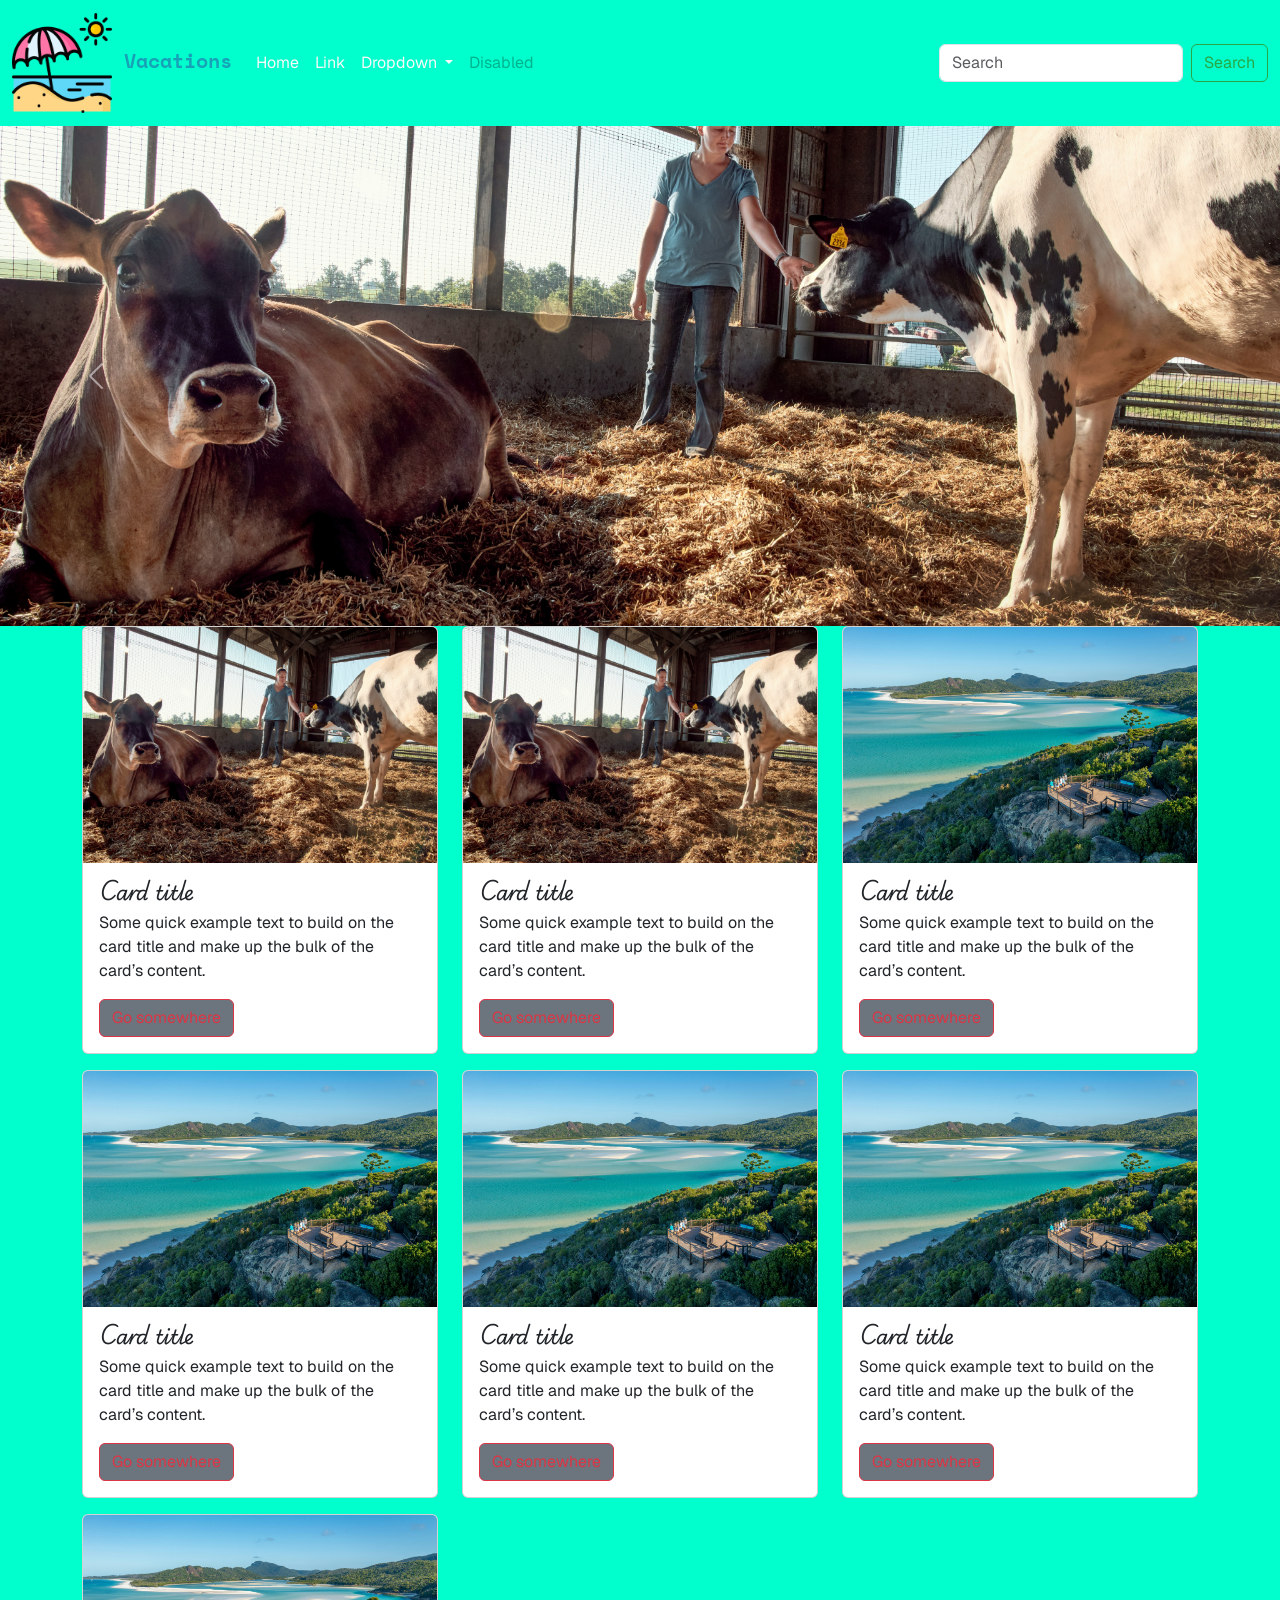
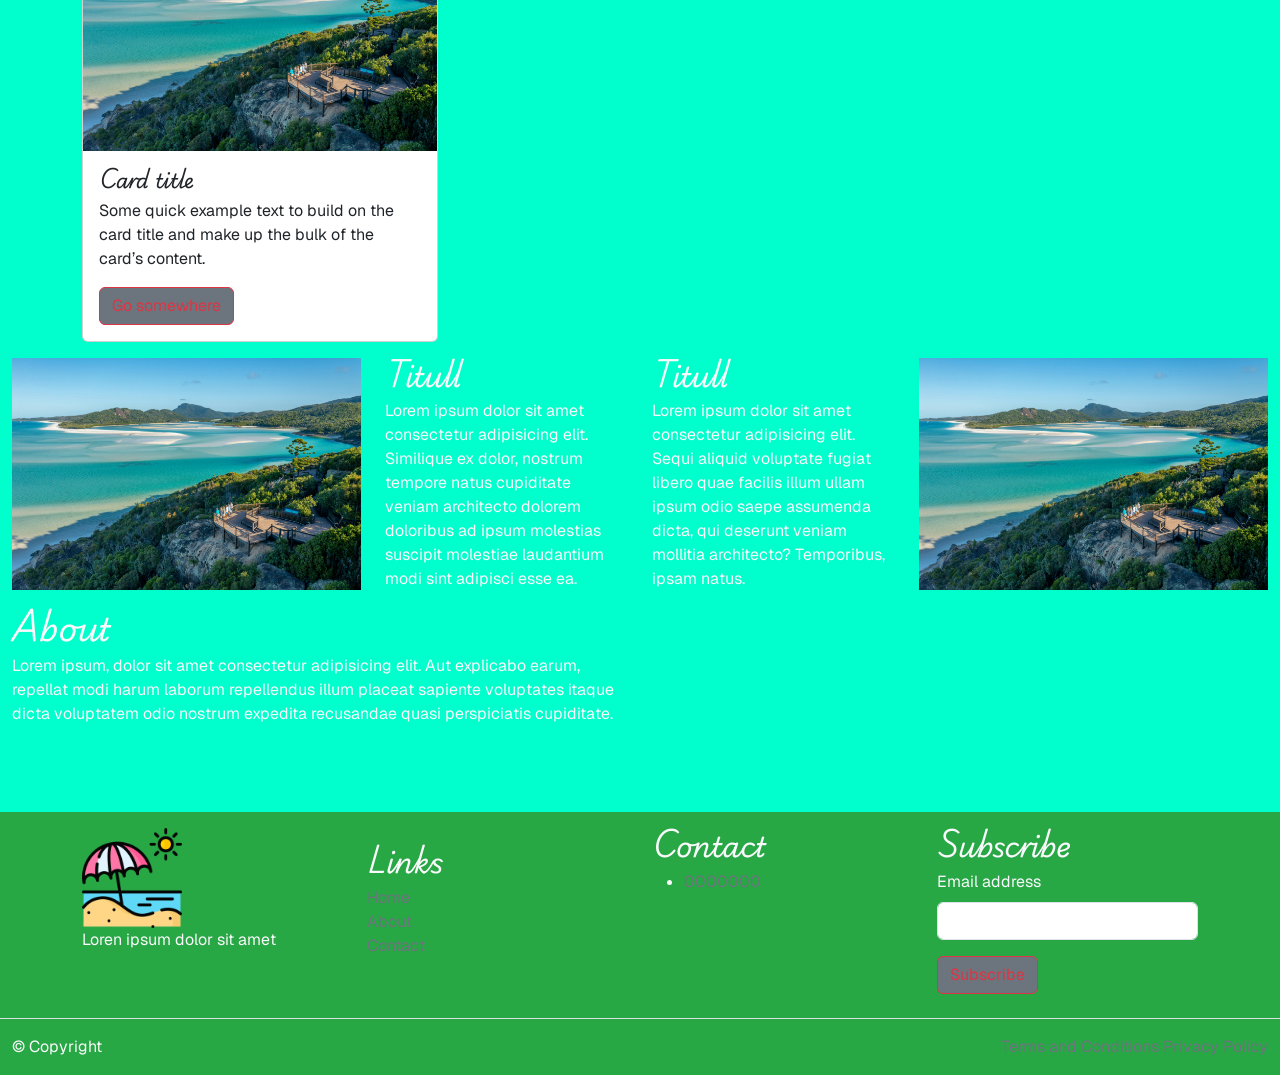
==== index.html @ acd7f737 "first commit" ====
<!DOCTYPE html>
<html lang="en">
<head>
    <meta charset="UTF-8">
    <meta name="viewport" content="width=device-width, initial-scale=1.0">
    <title>Document</title>
    <!--CSS Bootstrap-->
    <link href="https://cdn.jsdelivr.net/npm/bootstrap@5.3.9/dist/css/bootstrap.min.css" rel="stylesheet" integrity="sha384-yEPZ7jP9S0QKiUQ0m3jjsO4ProIW7wvR9gXkI7JOGa2XVsw53Yke2bsdkBbjmmiX" crossorigin="anonymous">
    
    <!--CSS link-->
    <link rel="stylesheet" href="css/style.css">
</head>
<body>
    <header>
   <!-- nis navbar-->
    <nav class="navbar navbar-expand-lg">
  <div class="container-fluid">
     <a class="navbar-brand" href="#"><img src="images/vacations.png" alt=""> Vacations</a>
   
    <button class="navbar-toggler" type="button" data-bs-toggle="collapse" data-bs-target="#navbarSupportedContent" aria-controls="navbarSupportedContent" aria-expanded="false" aria-label="Toggle navigation">
      <span class="navbar-toggler-icon"></span>
    </button>
    <div class="collapse navbar-collapse" id="navbarSupportedContent">
      <ul class="navbar-nav me-auto mb-2 mb-lg-0">
        <li class="nav-item">
          <a class="nav-link active" aria-current="page" href="#">Home</a>
        </li>
        <li class="nav-item">
          <a class="nav-link" href="#">Link</a>
        </li>
        <li class="nav-item dropdown">
          <a class="nav-link dropdown-toggle" href="#" role="button" data-bs-toggle="dropdown" aria-expanded="false">
            Dropdown
          </a>
          <ul class="dropdown-menu">
            <li><a class="dropdown-item" href="#">Action</a></li>
            <li><a class="dropdown-item" href="#">Another action</a></li>
            <li><hr class="dropdown-divider"></li>
            <li><a class="dropdown-item" href="#">Something else here</a></li>
          </ul>
        </li>
        <li class="nav-item">
          <a class="nav-link disabled" aria-disabled="true">Disabled</a>
        </li>
      </ul>
      <form class="d-flex" role="search">
        <input class="form-control me-2" type="search" placeholder="Search" aria-label="Search"/>
        <button class="btn btn-outline-success" type="submit">Search</button>
      </form>
    </div>
  </div>
</nav>
    <!--fund navbar-->

<!--nis banner/hero-->
<div id="carouselExample" class="carousel slide">
  <div class="carousel-inner">
    <div class="carousel-item active">
      <img src="images/img3.jpg" class="d-block w-100" alt="...">
    </div>
    <div class="carousel-item">
      <img src="images/img2.jpg" class="d-block w-100" alt="...">
    </div>
    <div class="carousel-item">
      <img src="images/im1.jpg.jpg" class="d-block w-100" alt="...">
    </div>
  </div>
  <button class="carousel-control-prev" type="button" data-bs-target="#carouselExample" data-bs-slide="prev">
    <span class="carousel-control-prev-icon" aria-hidden="true"></span>
    <span class="visually-hidden">Previous</span>
  </button>
  <button class="carousel-control-next" type="button" data-bs-target="#carouselExample" data-bs-slide="next">
    <span class="carousel-control-next-icon" aria-hidden="true"></span>
    <span class="visually-hidden">Next</span>
  </button>
</div>
<!--fund banner/hero-->
</header>
<!-- nis main-->
 <main>
    <section class="service container">
    <div class="row">
                <div class="col-12 col-md-6 col-lg-4 mb-3">
                    <div class="card">
                        <img src="images/img3.jpg" class="card-img-top" alt="...">
                        <div class="card-body">
                            <h5 class="card-title">Card title</h5>
                            <p class="card-text">Some quick example text to build on the card title and make up the bulk
                                of the card’s content.</p>
                            <a href="#" class="btn btn-primary">Go somewhere</a>
                        </div>
                    </div>
                </div>
                <div class="col-12 col-md-6 col-lg-4 mb-3">
                    <div class="card">
                        <img src="images/img3.jpg" class="card-img-top" alt="...">
                        <div class="card-body">
                            <h5 class="card-title">Card title</h5>
                            <p class="card-text">Some quick example text to build on the card title and make up the bulk
                                of the card’s content.</p>
                            <a href="#" class="btn btn-primary">Go somewhere</a>
                        </div>
                    </div>
                </div>
                <div class="col-12 col-md-6 col-lg-4 mb-3">
                    <div class="card">
                        <img src="images/img2.jpg" class="card-img-top" alt="...">
                        <div class="card-body">
                            <h5 class="card-title">Card title</h5>
                            <p class="card-text">Some quick example text to build on the card title and make up the bulk
                                of the card’s content.</p>
                            <a href="#" class="btn btn-primary">Go somewhere</a>
                        </div>
                    </div>
                </div>
                <div class="col-12 col-md-6 col-lg-4 mb-3">
                    <div class="card">
                        <img src="images/img2.jpg" class="card-img-top" alt="...">
                        <div class="card-body">
                            <h5 class="card-title">Card title</h5>
                            <p class="card-text">Some quick example text to build on the card title and make up the bulk
                                of the card’s content.</p>
                            <a href="#" class="btn btn-primary">Go somewhere</a>
                        </div>
                    </div>
                </div>
                <div class="col-12 col-md-6 col-lg-4 mb-3">
                    <div class="card">
                        <img src="images/img2.jpg" class="card-img-top" alt="...">
                        <div class="card-body">
                            <h5 class="card-title">Card title</h5>
                            <p class="card-text">Some quick example text to build on the card title and make up the bulk
                                of the card’s content.</p>
                            <a href="#" class="btn btn-primary">Go somewhere</a>
                        </div>
                    </div>
                </div>
                <div class="col-12 col-md-6 col-lg-4 mb-3">
                    <div class="card">
                        <img src="images/img2.jpg" class="card-img-top" alt="...">
                        <div class="card-body">
                            <h5 class="card-title">Card title</h5>
                            <p class="card-text">Some quick example text to build on the card title and make up the bulk
                                of the card’s content.</p>
                            <a href="#" class="btn btn-primary">Go somewhere</a>
                        </div>
                    </div>
                </div>
                <div class="col-12 col-md-6 col-lg-4 mb-3">
                    <div class="card">
                        <img src="images/img2.jpg" class="card-img-top" alt="...">
                        <div class="card-body">
                            <h5 class="card-title">Card title</h5>
                            <p class="card-text">Some quick example text to build on the card title and make up the bulk
                                of the card’s content.</p>
                            <a href="#" class="btn btn-primary">Go somewhere</a>
                        </div>
                    </div>
                </div>
            </div>
        </section>
        <section class="promocition container-fluid">
            <div class="row">
                <div class="col-12 col-md-6">
                    <div class="row">
                        <div class="col-12 col-md-7">
                            <img src="images/img2.jpg" alt="" class="img-fluid">
                        </div>
                        <div class="col-12 col-md-5">
                            <h3> Titull</h3>
                            <p>Lorem ipsum dolor sit amet consectetur adipisicing elit. Similique ex dolor, nostrum
                                tempore natus cupiditate veniam architecto dolorem doloribus ad ipsum molestias suscipit
                                molestiae laudantium modi sint adipisci esse ea.</p>
                        </div>
                    </div>
                </div>
                <div class="col-12 col-md-6">
                    <div class="row">
                        <div class="col-12 col-md-5">
                            <h3>Titull</h3>
                            <p>Lorem ipsum dolor sit amet consectetur adipisicing elit. Sequi aliquid voluptate fugiat
                                libero quae facilis illum ullam ipsum odio saepe assumenda dicta, qui deserunt veniam
                                mollitia architecto? Temporibus, ipsam natus.</p>
                        </div>
                        <div class="col-12 col-md-7">
                            <img src="images/img2.jpg" alt="" class="img-fluid">
                        </div>
                    </div>
                </div>
            </div>
        </section>
        <section class="infos container-fluid">
            <div class="row">
                <div class="col-12 col-md-6">
                    <h2>About</h2>
                    <p>Lorem ipsum, dolor sit amet consectetur adipisicing elit. Aut explicabo earum, repellat modi harum laborum repellendus illum placeat sapiente voluptates itaque dicta voluptatem odio nostrum expedita recusandae quasi perspiciatis cupiditate.</p>
                
                </div>
                <div class="col-12 col-md-6">
               <iframe src="https://www.google.com/maps/embed?pb=!1m18!1m12!1m3!1d47933.83533295602!2d19.804979200000002!3d41.33355519999999!2m3!1f0!2f0!3f0!3m2!1i1024!2i768!4f13.1!3m3!1m2!1s0x135031036e470b61%3A0xa9c620412b7f16ed!2sEvolve%20Web%20Studio%20-%20Digital%20Agency!5e0!3m2!1sen!2s!4v1795021726355!5m2!1sen!2s"  allowfullscreen="" loading="lazy" referrerpolicy="strict-origin-when-cross-origin"></iframe>
                </div>
            </div>

    </section>
<!--fund main-->
</main>
   <!--nis footer-->
    <footer class="container-fluid mt-5 pt-3">
        <div class="container">
            <div class="row">
                <div class="col-12 col-md-6 col-lg-3">
                    <img src="images/vacations.png" alt="">
                    <p>Loren ipsum dolor sit amet</p>
                    <div>
                        <a href="" target="_blank" rel="noopener noreferrer"><i class="fa-brands fa-instagram"></i></a>
                        <a href="" target="_blank" rel="noopener noreferrer"><i class="fa-brands fa-facebook"></i></a>
                    </div>
                </div>
                <div class="col-12 col-md-6 col-lg-3 mt-3">
                    <h3>Links</h3>
                    <ul class="list-unstyled">
                        <li><a href="index.html">Home</a></li>
                        <li><a href="about.html">About</a></li>
                        <li><a href="contact.html">Contact</a></li>
                    </ul>
                </div>
                <div class="col-12 col-md-6 col-lg-3">
                    <h3>Contact</h3>
                    <ul>
                        <li><a href="tel:1234567890"><i class="fa-solid fa-phone"></i> 0000000</a></li>
                    </ul>
                </div>
                <div class="col-12 col-md-6 col-lg-3">
                    <h3>Subscribe</h3>
                    <div class="mb-3">

                        <label for="email" class="form-label">Email address</label>
                        <input type="email" class="form-control" id="email">
                    </div>
                    <input type="Submit" class="btn btn-primary" value="Subscribe">
                </div>

            </div>
        </div>
        <div class="row mt-4 pt-3 border-top">
            <div class="col-12 col-md-6">
                <p>&copy; Copyright<span id="viti"></span></p>
            </div>
            <div class="col-12 col-md-6 text-end">
                <a href="">Terms and Conditions</a>
                <a href="">Privacy Policy</a>
            </div>
    </footer>
    <!--fund footer-->

    <!--JS Bootstrap-->
    <script src="https://cdn.jsdelivr.net/npm/bootstrap@5.3.9/dist/js/bootstrap.bundle.min.js" integrity="sha384-WyOxWvTyr1QaMPfiPJSv76iReVthorl5uWlFtZPyK0IEB0hGzo9y5Bp9mYanr8Bu" crossorigin="anonymous"></script>
    <!--JS-->
    <script src="js/index.js"></script>
</body>
</html>
---- css/style.css ----
/*Font*/
@import url('https://fonts.googleapis.com/css2?family=Bricolage+Grotesque:opsz,wght@12..96,200..800&family=Open+Sans:ital,wght@0,300..800;1,300..800&family=Playwrite+AU+NSW:wght@100..400&display=swap');
@import url('https://fonts.googleapis.com/css2?family=Geist:ital,wght@0,100..900;1,100..900&display=swap');
@import url('https://fonts.googleapis.com/css2?family=Space+Mono:ital,wght@0,400;0,700;1,400;1,700&display=swap');

/*root*/
:root {
    --color-primary-brand-1: #00ffcc;
    --color-secondary: #6c757d;
    --color-success: #28a745;
    --color-danger: #dc3545;
    --color-warning: #ffc107;
    --color-info: #17a2b8;
    --color-light: #f8f9fa;
    --color-dark: #343a40;
    --font-title: "Playwrite AU NSW", cursive;
    --font-body: "Geist", sans-serif;
    --font-accent: "Space Mono", monospace;
}

/*stilizimi baze per hapesira */
* {
    margin: 0;
    padding: 0;
    box-sizing: border-box;
}

/*stilizimet e body*/
body {
    font-size: 1em;
    line-height: 1.5;
    background-color: var(--color-primary-brand-1);
    color: var(--color-light);
    font-family: var(--font-body);

}

h1,
h2,
h3,
h4,
h5,
h6 {
    font-family: var(--font-title);
    color: var(--color-light);
}

a {
    text-decoration: none;
    color: var(--color-secondary);
    font-family: var(--font-body);
}

/*Button*/
.btn-outline-success {
    border-color: var(--color-success);
    color: var(--color-success);
}


.btn-outline-success:hover,
:not(.btn-check)+.btn-outline-success:active {
    background-color: var(--color-danger);
    color: var(--color-dark);
}

.btn-primary {
    background-color: var(--color-secondary);
    color: var(--color-danger);
    border-color: var(--color-danger);
}

.btn-primary:hover {
    background-color: var(--color-info);
    color: var(--color-warning);
    border-color: var(--color-warning);
}

/*Navar*/
.nav-link, .navbar-nav .nav-link.active{
    color: var(--color-light);
}

.navbar-brand{
    font-weight: bold;
    color: var(--color-info);
    font-family: var(--font-accent);
}

.nav-link:hover, .navbar-brand:hover{
    color: var(--color-warning);
}

.navbar-brand > img{
    width: 100px;
    height: 100px;
}

.carousel-inner, .carousel-inner img{
    height: 500px;
    object-fit: cover;
}

footer img{
    width: 100px;
    height: 100px;
}

footer{
    background-color: var(--color-success);
}
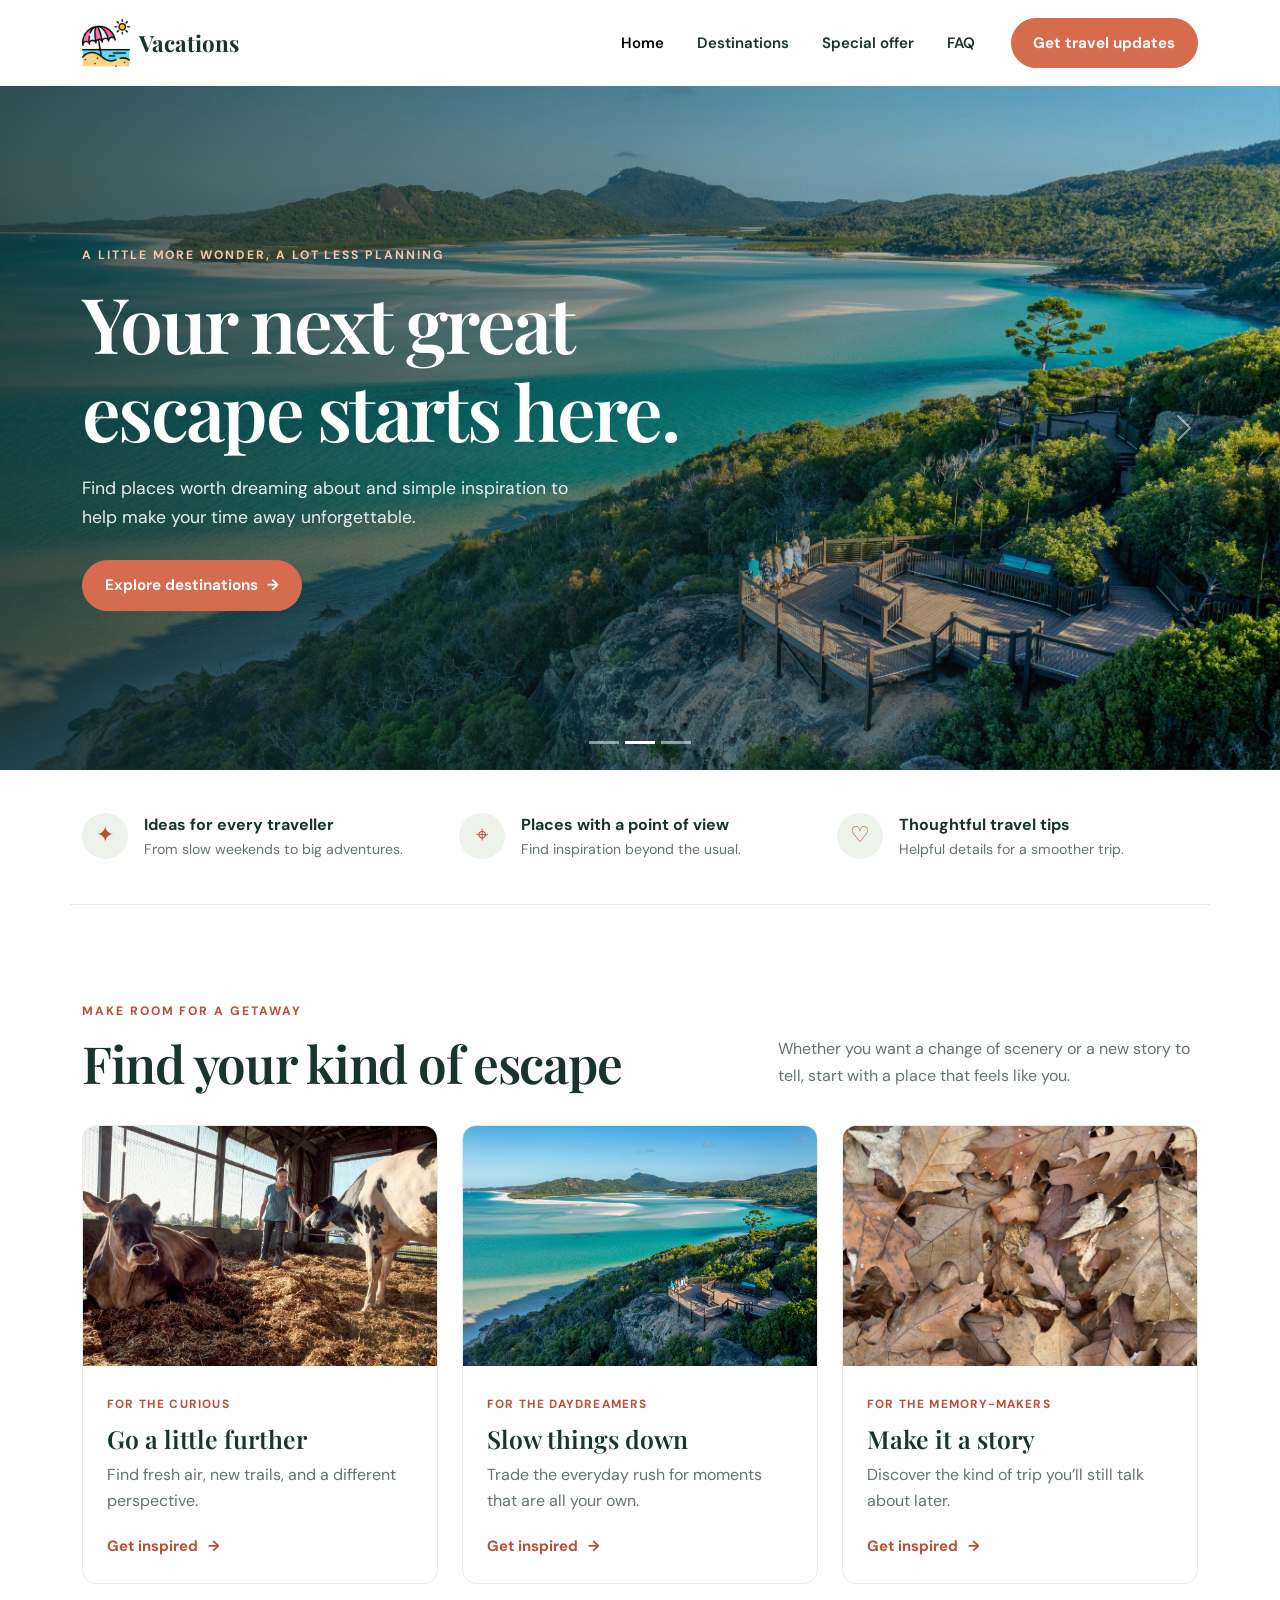
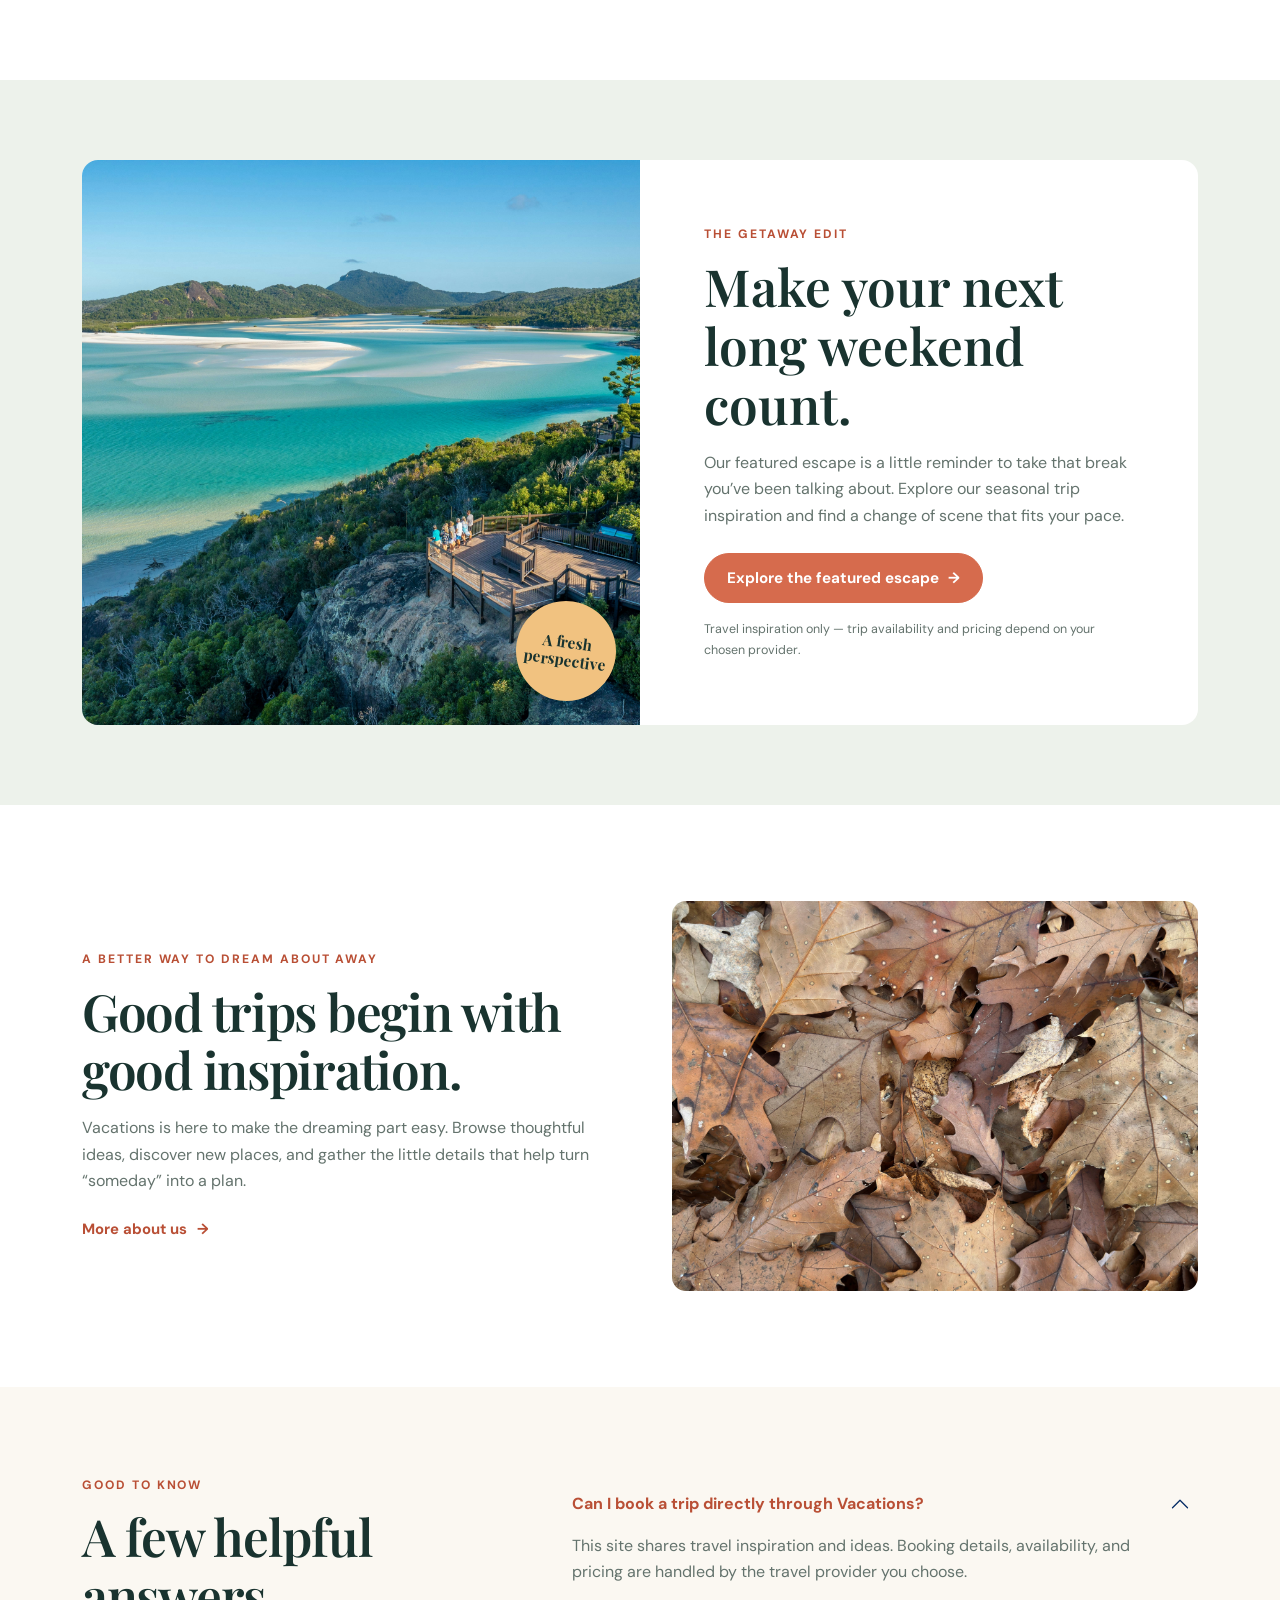
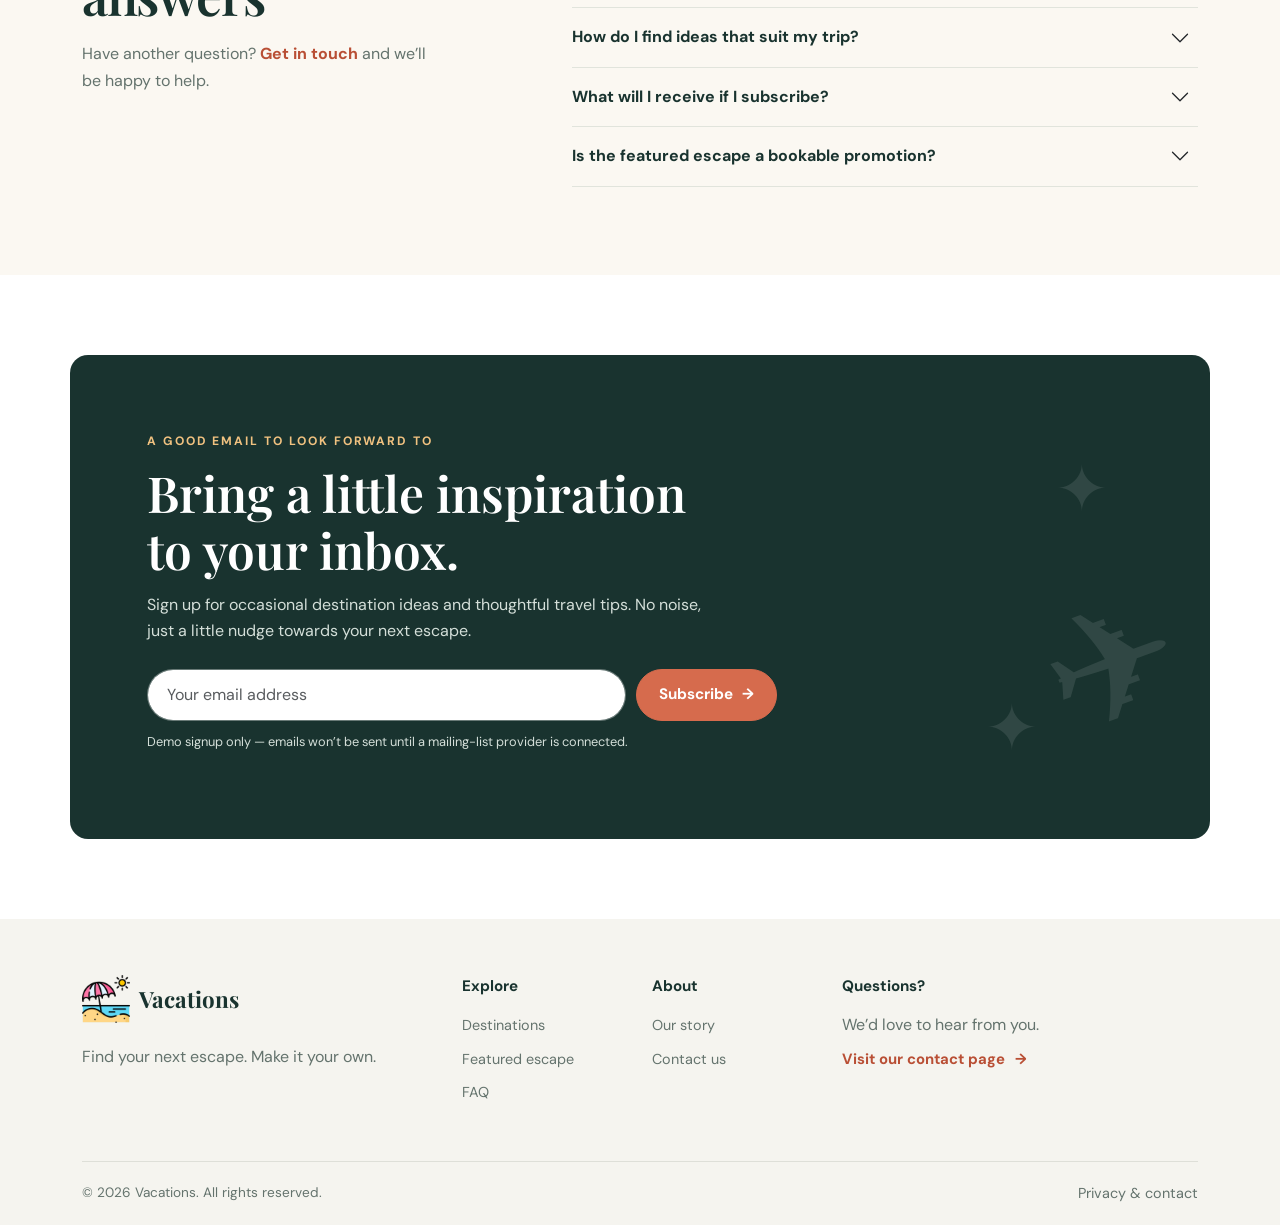
==== commit dfe959b7: "add html, change css" ====
--- a/index.html
+++ b/index.html
@@ -3,259 +3,209 @@
 <head>
     <meta charset="UTF-8">
     <meta name="viewport" content="width=device-width, initial-scale=1.0">
-    <title>Document</title>
-    <!--CSS Bootstrap-->
+    <meta name="description" content="Find your next escape with Vacations: inspiring destinations, thoughtful travel tips, and trip ideas for every kind of traveller.">
+    <title>Vacations | Find your next escape</title>
     <link href="https://cdn.jsdelivr.net/npm/bootstrap@5.3.9/dist/css/bootstrap.min.css" rel="stylesheet" integrity="sha384-yEPZ7jP9S0QKiUQ0m3jjsO4ProIW7wvR9gXkI7JOGa2XVsw53Yke2bsdkBbjmmiX" crossorigin="anonymous">
-    
-    <!--CSS link-->
     <link rel="stylesheet" href="css/style.css">
 </head>
 <body>
     <header>
-   <!-- nis navbar-->
-    <nav class="navbar navbar-expand-lg">
-  <div class="container-fluid">
-     <a class="navbar-brand" href="#"><img src="images/vacations.png" alt=""> Vacations</a>
-   
-    <button class="navbar-toggler" type="button" data-bs-toggle="collapse" data-bs-target="#navbarSupportedContent" aria-controls="navbarSupportedContent" aria-expanded="false" aria-label="Toggle navigation">
-      <span class="navbar-toggler-icon"></span>
-    </button>
-    <div class="collapse navbar-collapse" id="navbarSupportedContent">
-      <ul class="navbar-nav me-auto mb-2 mb-lg-0">
-        <li class="nav-item">
-          <a class="nav-link active" aria-current="page" href="#">Home</a>
-        </li>
-        <li class="nav-item">
-          <a class="nav-link" href="#">Link</a>
-        </li>
-        <li class="nav-item dropdown">
-          <a class="nav-link dropdown-toggle" href="#" role="button" data-bs-toggle="dropdown" aria-expanded="false">
-            Dropdown
-          </a>
-          <ul class="dropdown-menu">
-            <li><a class="dropdown-item" href="#">Action</a></li>
-            <li><a class="dropdown-item" href="#">Another action</a></li>
-            <li><hr class="dropdown-divider"></li>
-            <li><a class="dropdown-item" href="#">Something else here</a></li>
-          </ul>
-        </li>
-        <li class="nav-item">
-          <a class="nav-link disabled" aria-disabled="true">Disabled</a>
-        </li>
-      </ul>
-      <form class="d-flex" role="search">
-        <input class="form-control me-2" type="search" placeholder="Search" aria-label="Search"/>
-        <button class="btn btn-outline-success" type="submit">Search</button>
-      </form>
-    </div>
-  </div>
-</nav>
-    <!--fund navbar-->
-
-<!--nis banner/hero-->
-<div id="carouselExample" class="carousel slide">
-  <div class="carousel-inner">
-    <div class="carousel-item active">
-      <img src="images/img3.jpg" class="d-block w-100" alt="...">
-    </div>
-    <div class="carousel-item">
-      <img src="images/img2.jpg" class="d-block w-100" alt="...">
-    </div>
-    <div class="carousel-item">
-      <img src="images/im1.jpg.jpg" class="d-block w-100" alt="...">
-    </div>
-  </div>
-  <button class="carousel-control-prev" type="button" data-bs-target="#carouselExample" data-bs-slide="prev">
-    <span class="carousel-control-prev-icon" aria-hidden="true"></span>
-    <span class="visually-hidden">Previous</span>
-  </button>
-  <button class="carousel-control-next" type="button" data-bs-target="#carouselExample" data-bs-slide="next">
-    <span class="carousel-control-next-icon" aria-hidden="true"></span>
-    <span class="visually-hidden">Next</span>
-  </button>
-</div>
-<!--fund banner/hero-->
-</header>
-<!-- nis main-->
- <main>
-    <section class="service container">
-    <div class="row">
-                <div class="col-12 col-md-6 col-lg-4 mb-3">
-                    <div class="card">
-                        <img src="images/img3.jpg" class="card-img-top" alt="...">
-                        <div class="card-body">
-                            <h5 class="card-title">Card title</h5>
-                            <p class="card-text">Some quick example text to build on the card title and make up the bulk
-                                of the card’s content.</p>
-                            <a href="#" class="btn btn-primary">Go somewhere</a>
-                        </div>
-                    </div>
-                </div>
-                <div class="col-12 col-md-6 col-lg-4 mb-3">
-                    <div class="card">
-                        <img src="images/img3.jpg" class="card-img-top" alt="...">
-                        <div class="card-body">
-                            <h5 class="card-title">Card title</h5>
-                            <p class="card-text">Some quick example text to build on the card title and make up the bulk
-                                of the card’s content.</p>
-                            <a href="#" class="btn btn-primary">Go somewhere</a>
-                        </div>
-                    </div>
-                </div>
-                <div class="col-12 col-md-6 col-lg-4 mb-3">
-                    <div class="card">
-                        <img src="images/img2.jpg" class="card-img-top" alt="...">
-                        <div class="card-body">
-                            <h5 class="card-title">Card title</h5>
-                            <p class="card-text">Some quick example text to build on the card title and make up the bulk
-                                of the card’s content.</p>
-                            <a href="#" class="btn btn-primary">Go somewhere</a>
-                        </div>
-                    </div>
-                </div>
-                <div class="col-12 col-md-6 col-lg-4 mb-3">
-                    <div class="card">
-                        <img src="images/img2.jpg" class="card-img-top" alt="...">
-                        <div class="card-body">
-                            <h5 class="card-title">Card title</h5>
-                            <p class="card-text">Some quick example text to build on the card title and make up the bulk
-                                of the card’s content.</p>
-                            <a href="#" class="btn btn-primary">Go somewhere</a>
-                        </div>
-                    </div>
-                </div>
-                <div class="col-12 col-md-6 col-lg-4 mb-3">
-                    <div class="card">
-                        <img src="images/img2.jpg" class="card-img-top" alt="...">
-                        <div class="card-body">
-                            <h5 class="card-title">Card title</h5>
-                            <p class="card-text">Some quick example text to build on the card title and make up the bulk
-                                of the card’s content.</p>
-                            <a href="#" class="btn btn-primary">Go somewhere</a>
-                        </div>
-                    </div>
-                </div>
-                <div class="col-12 col-md-6 col-lg-4 mb-3">
-                    <div class="card">
-                        <img src="images/img2.jpg" class="card-img-top" alt="...">
-                        <div class="card-body">
-                            <h5 class="card-title">Card title</h5>
-                            <p class="card-text">Some quick example text to build on the card title and make up the bulk
-                                of the card’s content.</p>
-                            <a href="#" class="btn btn-primary">Go somewhere</a>
-                        </div>
-                    </div>
-                </div>
-                <div class="col-12 col-md-6 col-lg-4 mb-3">
-                    <div class="card">
-                        <img src="images/img2.jpg" class="card-img-top" alt="...">
-                        <div class="card-body">
-                            <h5 class="card-title">Card title</h5>
-                            <p class="card-text">Some quick example text to build on the card title and make up the bulk
-                                of the card’s content.</p>
-                            <a href="#" class="btn btn-primary">Go somewhere</a>
-                        </div>
-                    </div>
-                </div>
-            </div>
-        </section>
-        <section class="promocition container-fluid">
-            <div class="row">
-                <div class="col-12 col-md-6">
-                    <div class="row">
-                        <div class="col-12 col-md-7">
-                            <img src="images/img2.jpg" alt="" class="img-fluid">
-                        </div>
-                        <div class="col-12 col-md-5">
-                            <h3> Titull</h3>
-                            <p>Lorem ipsum dolor sit amet consectetur adipisicing elit. Similique ex dolor, nostrum
-                                tempore natus cupiditate veniam architecto dolorem doloribus ad ipsum molestias suscipit
-                                molestiae laudantium modi sint adipisci esse ea.</p>
-                        </div>
-                    </div>
-                </div>
-                <div class="col-12 col-md-6">
-                    <div class="row">
-                        <div class="col-12 col-md-5">
-                            <h3>Titull</h3>
-                            <p>Lorem ipsum dolor sit amet consectetur adipisicing elit. Sequi aliquid voluptate fugiat
-                                libero quae facilis illum ullam ipsum odio saepe assumenda dicta, qui deserunt veniam
-                                mollitia architecto? Temporibus, ipsam natus.</p>
-                        </div>
-                        <div class="col-12 col-md-7">
-                            <img src="images/img2.jpg" alt="" class="img-fluid">
-                        </div>
-                    </div>
-                </div>
-            </div>
-        </section>
-        <section class="infos container-fluid">
-            <div class="row">
-                <div class="col-12 col-md-6">
+        <nav class="navbar navbar-expand-lg">
+            <div class="container">
+                <a class="navbar-brand" href="#home" aria-label="Vacations home">
+                    <img src="images/vacations.png" alt=""> <span>Vacations</span>
+                </a>
+                <button class="navbar-toggler" type="button" data-bs-toggle="collapse" data-bs-target="#mainNavigation" aria-controls="mainNavigation" aria-expanded="false" aria-label="Toggle navigation">
+                    <span class="navbar-toggler-icon"></span>
+                </button>
+                <div class="collapse navbar-collapse" id="mainNavigation">
+                    <ul class="navbar-nav ms-auto align-items-lg-center">
+                        <li class="nav-item"><a class="nav-link active" aria-current="page" href="#home">Home</a></li>
+                        <li class="nav-item"><a class="nav-link" href="#destinations">Destinations</a></li>
+                        <li class="nav-item"><a class="nav-link" href="#offers">Special offer</a></li>
+                        <li class="nav-item"><a class="nav-link" href="#faq">FAQ</a></li>
+                        <li class="nav-item ms-lg-3"><a class="btn btn-primary nav-cta" href="#newsletter">Get travel updates</a></li>
+                    </ul>
+                </div>
+            </div>
+        </nav>
+
+        <section id="home" class="hero" aria-label="Featured destinations">
+            <div id="destinationCarousel" class="carousel slide carousel-fade" data-bs-ride="carousel">
+                <div class="carousel-indicators">
+                    <button type="button" data-bs-target="#destinationCarousel" data-bs-slide-to="0" class="active" aria-current="true" aria-label="Slide 1"></button>
+                    <button type="button" data-bs-target="#destinationCarousel" data-bs-slide-to="1" aria-label="Slide 2"></button>
+                    <button type="button" data-bs-target="#destinationCarousel" data-bs-slide-to="2" aria-label="Slide 3"></button>
+                </div>
+                <div class="carousel-inner">
+                    <div class="carousel-item active">
+                        <img src="images/img3.jpg" class="d-block w-100" alt="A scenic place to discover on your next vacation">
+                    </div>
+                    <div class="carousel-item">
+                        <img src="images/img2.jpg" class="d-block w-100" alt="A beautiful destination for a relaxing getaway" loading="lazy">
+                    </div>
+                    <div class="carousel-item">
+                        <img src="images/im1.jpg.jpg" class="d-block w-100" alt="A memorable view to inspire your next trip" loading="lazy">
+                    </div>
+                </div>
+                <div class="hero-shade"></div>
+                <div class="hero-content container">
+                    <p class="eyebrow">A little more wonder, a lot less planning</p>
+                    <h1>Your next great escape starts here.</h1>
+                    <p class="hero-copy">Find places worth dreaming about and simple inspiration to help make your time away unforgettable.</p>
+                    <a class="btn btn-primary btn-lg" href="#destinations">Explore destinations <span aria-hidden="true">→</span></a>
+                </div>
+                <button class="carousel-control-prev" type="button" data-bs-target="#destinationCarousel" data-bs-slide="prev">
+                    <span class="carousel-control-prev-icon" aria-hidden="true"></span>
+                    <span class="visually-hidden">Previous slide</span>
+                </button>
+                <button class="carousel-control-next" type="button" data-bs-target="#destinationCarousel" data-bs-slide="next">
+                    <span class="carousel-control-next-icon" aria-hidden="true"></span>
+                    <span class="visually-hidden">Next slide</span>
+                </button>
+            </div>
+        </section>
+    </header>
+
+    <main>
+        <section class="benefits container" aria-label="Why travel with Vacations">
+            <div class="benefit-item"><span class="benefit-icon" aria-hidden="true">✦</span><div><h2>Ideas for every traveller</h2><p>From slow weekends to big adventures.</p></div></div>
+            <div class="benefit-item"><span class="benefit-icon" aria-hidden="true">⌖</span><div><h2>Places with a point of view</h2><p>Find inspiration beyond the usual.</p></div></div>
+            <div class="benefit-item"><span class="benefit-icon" aria-hidden="true">♡</span><div><h2>Thoughtful travel tips</h2><p>Helpful details for a smoother trip.</p></div></div>
+        </section>
+
+        <section id="destinations" class="section-space container">
+            <div class="section-heading">
+                <div>
+                    <p class="eyebrow">Make room for a getaway</p>
+                    <h2>Find your kind of escape</h2>
+                </div>
+                <p>Whether you want a change of scenery or a new story to tell, start with a place that feels like you.</p>
+            </div>
+            <div class="row g-4">
+                <div class="col-12 col-md-6 col-lg-4">
+                    <article class="destination-card">
+                        <img src="images/img3.jpg" alt="A scenic destination for an outdoor adventure" loading="lazy">
+                        <div class="destination-copy"><span class="destination-tag">For the curious</span><h3>Go a little further</h3><p>Find fresh air, new trails, and a different perspective.</p><a href="#newsletter" class="text-link">Get inspired <span aria-hidden="true">→</span></a></div>
+                    </article>
+                </div>
+                <div class="col-12 col-md-6 col-lg-4">
+                    <article class="destination-card">
+                        <img src="images/img2.jpg" alt="A peaceful setting for a restful break" loading="lazy">
+                        <div class="destination-copy"><span class="destination-tag">For the daydreamers</span><h3>Slow things down</h3><p>Trade the everyday rush for moments that are all your own.</p><a href="#newsletter" class="text-link">Get inspired <span aria-hidden="true">→</span></a></div>
+                    </article>
+                </div>
+                <div class="col-12 col-md-6 col-lg-4">
+                    <article class="destination-card">
+                        <img src="images/im1.jpg.jpg" alt="An inviting scene for a memorable holiday" loading="lazy">
+                        <div class="destination-copy"><span class="destination-tag">For the memory-makers</span><h3>Make it a story</h3><p>Discover the kind of trip you’ll still talk about later.</p><a href="#newsletter" class="text-link">Get inspired <span aria-hidden="true">→</span></a></div>
+                    </article>
+                </div>
+            </div>
+        </section>
+
+        <section id="offers" class="offer-section">
+            <div class="container">
+                <div class="offer-panel">
+                    <div class="offer-image">
+                        <img src="images/img2.jpg" alt="A beautiful escape to inspire a long weekend away" loading="lazy">
+                        <span class="offer-stamp">A fresh<br>perspective</span>
+                    </div>
+                    <div class="offer-copy">
+                        <p class="eyebrow">The getaway edit</p>
+                        <h2>Make your next long weekend count.</h2>
+                        <p>Our featured escape is a little reminder to take that break you’ve been talking about. Explore our seasonal trip inspiration and find a change of scene that fits your pace.</p>
+                        <a class="btn btn-primary" href="#newsletter">Explore the featured escape <span aria-hidden="true">→</span></a>
+                        <p class="offer-note">Travel inspiration only — trip availability and pricing depend on your chosen provider.</p>
+                    </div>
+                </div>
+            </div>
+        </section>
+
+        <section class="about-section container section-space">
+            <div class="about-copy">
+                <p class="eyebrow">A better way to dream about away</p>
+                <h2>Good trips begin with good inspiration.</h2>
+                <p>Vacations is here to make the dreaming part easy. Browse thoughtful ideas, discover new places, and gather the little details that help turn “someday” into a plan.</p>
+                <a class="text-link" href="about.html">More about us <span aria-hidden="true">→</span></a>
+            </div>
+            <div class="about-image"><img src="images/im1.jpg.jpg" alt="A view to help you picture your next trip" loading="lazy"></div>
+        </section>
+
+        <section id="faq" class="faq-section">
+            <div class="container faq-layout">
+                <div class="faq-intro">
+                    <p class="eyebrow">Good to know</p>
+                    <h2>A few helpful answers</h2>
+                    <p>Have another question? <a href="contact.html">Get in touch</a> and we’ll be happy to help.</p>
+                </div>
+                <div class="accordion" id="faqAccordion">
+                    <div class="accordion-item">
+                        <h3 class="accordion-header"><button class="accordion-button" type="button" data-bs-toggle="collapse" data-bs-target="#faqOne" aria-expanded="true" aria-controls="faqOne">Can I book a trip directly through Vacations?</button></h3>
+                        <div id="faqOne" class="accordion-collapse collapse show" data-bs-parent="#faqAccordion"><div class="accordion-body">This site shares travel inspiration and ideas. Booking details, availability, and pricing are handled by the travel provider you choose.</div></div>
+                    </div>
+                    <div class="accordion-item">
+                        <h3 class="accordion-header"><button class="accordion-button collapsed" type="button" data-bs-toggle="collapse" data-bs-target="#faqTwo" aria-expanded="false" aria-controls="faqTwo">How do I find ideas that suit my trip?</button></h3>
+                        <div id="faqTwo" class="accordion-collapse collapse" data-bs-parent="#faqAccordion"><div class="accordion-body">Start with the destination themes on this page, then use our travel updates for new seasonal ideas and helpful planning tips.</div></div>
+                    </div>
+                    <div class="accordion-item">
+                        <h3 class="accordion-header"><button class="accordion-button collapsed" type="button" data-bs-toggle="collapse" data-bs-target="#faqThree" aria-expanded="false" aria-controls="faqThree">What will I receive if I subscribe?</button></h3>
+                        <div id="faqThree" class="accordion-collapse collapse" data-bs-parent="#faqAccordion"><div class="accordion-body">Occasional travel inspiration, destination ideas, and practical tips. You can unsubscribe from updates at any time once the mailing list is connected.</div></div>
+                    </div>
+                    <div class="accordion-item">
+                        <h3 class="accordion-header"><button class="accordion-button collapsed" type="button" data-bs-toggle="collapse" data-bs-target="#faqFour" aria-expanded="false" aria-controls="faqFour">Is the featured escape a bookable promotion?</button></h3>
+                        <div id="faqFour" class="accordion-collapse collapse" data-bs-parent="#faqAccordion"><div class="accordion-body">It’s a featured travel idea, not a live offer. Check with your selected provider for current availability, prices, and terms.</div></div>
+                    </div>
+                </div>
+            </div>
+        </section>
+
+        <section id="newsletter" class="newsletter-section container">
+            <div class="newsletter-content">
+                <p class="eyebrow">A good email to look forward to</p>
+                <h2>Bring a little inspiration to your inbox.</h2>
+                <p>Sign up for occasional destination ideas and thoughtful travel tips. No noise, just a little nudge towards your next escape.</p>
+                <form id="newsletterForm" class="newsletter-form">
+                    <label class="visually-hidden" for="newsletterEmail">Email address</label>
+                    <input class="form-control" type="email" id="newsletterEmail" name="email" placeholder="Your email address" autocomplete="email" required>
+                    <button class="btn btn-primary" type="submit">Subscribe <span aria-hidden="true">→</span></button>
+                </form>
+                <p class="privacy-note">Demo signup only — emails won’t be sent until a mailing-list provider is connected.</p>
+                <p id="newsletterMessage" class="newsletter-message" aria-live="polite"></p>
+            </div>
+            <div class="newsletter-decoration" aria-hidden="true"><span>✦</span><span>✈</span><span>✦</span></div>
+        </section>
+    </main>
+
+    <footer class="site-footer">
+        <div class="container">
+            <div class="row g-4">
+                <div class="col-12 col-md-6 col-lg-4 footer-brand">
+                    <a class="navbar-brand" href="#home"><img src="images/vacations.png" alt=""> <span>Vacations</span></a>
+                    <p>Find your next escape. Make it your own.</p>
+                </div>
+                <div class="col-6 col-md-3 col-lg-2">
+                    <h2>Explore</h2>
+                    <ul class="list-unstyled"><li><a href="#destinations">Destinations</a></li><li><a href="#offers">Featured escape</a></li><li><a href="#faq">FAQ</a></li></ul>
+                </div>
+                <div class="col-6 col-md-3 col-lg-2">
                     <h2>About</h2>
-                    <p>Lorem ipsum, dolor sit amet consectetur adipisicing elit. Aut explicabo earum, repellat modi harum laborum repellendus illum placeat sapiente voluptates itaque dicta voluptatem odio nostrum expedita recusandae quasi perspiciatis cupiditate.</p>
-                
-                </div>
-                <div class="col-12 col-md-6">
-               <iframe src="https://www.google.com/maps/embed?pb=!1m18!1m12!1m3!1d47933.83533295602!2d19.804979200000002!3d41.33355519999999!2m3!1f0!2f0!3f0!3m2!1i1024!2i768!4f13.1!3m3!1m2!1s0x135031036e470b61%3A0xa9c620412b7f16ed!2sEvolve%20Web%20Studio%20-%20Digital%20Agency!5e0!3m2!1sen!2s!4v1795021726355!5m2!1sen!2s"  allowfullscreen="" loading="lazy" referrerpolicy="strict-origin-when-cross-origin"></iframe>
-                </div>
-            </div>
-
-    </section>
-<!--fund main-->
-</main>
-   <!--nis footer-->
-    <footer class="container-fluid mt-5 pt-3">
-        <div class="container">
-            <div class="row">
-                <div class="col-12 col-md-6 col-lg-3">
-                    <img src="images/vacations.png" alt="">
-                    <p>Loren ipsum dolor sit amet</p>
-                    <div>
-                        <a href="" target="_blank" rel="noopener noreferrer"><i class="fa-brands fa-instagram"></i></a>
-                        <a href="" target="_blank" rel="noopener noreferrer"><i class="fa-brands fa-facebook"></i></a>
-                    </div>
-                </div>
-                <div class="col-12 col-md-6 col-lg-3 mt-3">
-                    <h3>Links</h3>
-                    <ul class="list-unstyled">
-                        <li><a href="index.html">Home</a></li>
-                        <li><a href="about.html">About</a></li>
-                        <li><a href="contact.html">Contact</a></li>
-                    </ul>
-                </div>
-                <div class="col-12 col-md-6 col-lg-3">
-                    <h3>Contact</h3>
-                    <ul>
-                        <li><a href="tel:1234567890"><i class="fa-solid fa-phone"></i> 0000000</a></li>
-                    </ul>
-                </div>
-                <div class="col-12 col-md-6 col-lg-3">
-                    <h3>Subscribe</h3>
-                    <div class="mb-3">
-
-                        <label for="email" class="form-label">Email address</label>
-                        <input type="email" class="form-control" id="email">
-                    </div>
-                    <input type="Submit" class="btn btn-primary" value="Subscribe">
-                </div>
-
+                    <ul class="list-unstyled"><li><a href="about.html">Our story</a></li><li><a href="contact.html">Contact us</a></li></ul>
+                </div>
+                <div class="col-12 col-lg-4 footer-contact">
+                    <h2>Questions?</h2>
+                    <p>We’d love to hear from you.</p>
+                    <a href="contact.html" class="text-link">Visit our contact page <span aria-hidden="true">→</span></a>
+                </div>
+            </div>
+            <div class="footer-bottom">
+                <p>&copy; <span id="viti"></span> Vacations. All rights reserved.</p>
+                <a href="contact.html">Privacy &amp; contact</a>
             </div>
         </div>
-        <div class="row mt-4 pt-3 border-top">
-            <div class="col-12 col-md-6">
-                <p>&copy; Copyright<span id="viti"></span></p>
-            </div>
-            <div class="col-12 col-md-6 text-end">
-                <a href="">Terms and Conditions</a>
-                <a href="">Privacy Policy</a>
-            </div>
     </footer>
-    <!--fund footer-->
-
-    <!--JS Bootstrap-->
+
     <script src="https://cdn.jsdelivr.net/npm/bootstrap@5.3.9/dist/js/bootstrap.bundle.min.js" integrity="sha384-WyOxWvTyr1QaMPfiPJSv76iReVthorl5uWlFtZPyK0IEB0hGzo9y5Bp9mYanr8Bu" crossorigin="anonymous"></script>
-    <!--JS-->
     <script src="js/index.js"></script>
 </body>
-</html>+</html>
--- a/css/style.css
+++ b/css/style.css
@@ -1,111 +1,755 @@
-/*Font*/
-@import url('https://fonts.googleapis.com/css2?family=Bricolage+Grotesque:opsz,wght@12..96,200..800&family=Open+Sans:ital,wght@0,300..800;1,300..800&family=Playwrite+AU+NSW:wght@100..400&display=swap');
-@import url('https://fonts.googleapis.com/css2?family=Geist:ital,wght@0,100..900;1,100..900&display=swap');
-@import url('https://fonts.googleapis.com/css2?family=Space+Mono:ital,wght@0,400;0,700;1,400;1,700&display=swap');
-
-/*root*/
+@import url('https://fonts.googleapis.com/css2?family=DM+Sans:wght@400;500;600;700&family=Playfair+Display:wght@500;600;700&display=swap');
+
 :root {
-    --color-primary-brand-1: #00ffcc;
-    --color-secondary: #6c757d;
-    --color-success: #28a745;
-    --color-danger: #dc3545;
-    --color-warning: #ffc107;
-    --color-info: #17a2b8;
-    --color-light: #f8f9fa;
-    --color-dark: #343a40;
-    --font-title: "Playwrite AU NSW", cursive;
-    --font-body: "Geist", sans-serif;
-    --font-accent: "Space Mono", monospace;
-}
-
-/*stilizimi baze per hapesira */
+    --ink: #19332f;
+    --muted: #64736d;
+    --brand: #d66b4d;
+    --brand-dark: #b94f35;
+    --cream: #fbf8f2;
+    --soft-green: #edf2eb;
+    --font-title: "Playfair Display", Georgia, serif;
+    --font-body: "DM Sans", Arial, sans-serif;
+}
+
 * {
+    box-sizing: border-box;
+}
+
+html {
+    scroll-behavior: smooth;
+    scroll-padding-top: 5rem;
+}
+
+body {
     margin: 0;
-    padding: 0;
-    box-sizing: border-box;
-}
-
-/*stilizimet e body*/
-body {
-    font-size: 1em;
-    line-height: 1.5;
-    background-color: var(--color-primary-brand-1);
-    color: var(--color-light);
+    color: var(--ink);
+    background: #fff;
     font-family: var(--font-body);
-
-}
-
-h1,
-h2,
-h3,
-h4,
-h5,
-h6 {
+    line-height: 1.65;
+}
+
+h1, h2, h3 {
+    color: var(--ink);
     font-family: var(--font-title);
-    color: var(--color-light);
+    font-weight: 600;
+    line-height: 1.15;
+}
+
+p {
+    color: var(--muted);
 }
 
 a {
+    color: inherit;
     text-decoration: none;
-    color: var(--color-secondary);
+}
+
+a:focus-visible, button:focus-visible, input:focus-visible {
+    outline: 3px solid #e6a14e;
+    outline-offset: 3px;
+}
+
+.navbar {
+    position: relative;
+    z-index: 5;
+    min-height: 86px;
+    background: #fff;
+}
+
+.navbar-brand {
+    display: inline-flex;
+    align-items: center;
+    gap: .55rem;
+    color: var(--ink);
+    font-family: var(--font-title);
+    font-size: 1.4rem;
+    font-weight: 700;
+}
+
+.navbar-brand:hover {
+    color: var(--brand-dark);
+}
+
+.navbar-brand img {
+    width: 48px;
+    height: 48px;
+    object-fit: contain;
+}
+
+.navbar-nav {
+    gap: .45rem;
+}
+
+.nav-link {
+    padding: .65rem .8rem !important;
+    color: var(--ink);
+    font-size: .94rem;
+    font-weight: 600;
+}
+
+.nav-link:hover, .nav-link.active {
+    color: var(--brand-dark);
+}
+
+.btn-primary {
+    border: 1px solid var(--brand);
+    border-radius: 999px;
+    padding: .8rem 1.35rem;
+    background: var(--brand);
+    color: #fff;
     font-family: var(--font-body);
-}
-
-/*Button*/
-.btn-outline-success {
-    border-color: var(--color-success);
-    color: var(--color-success);
-}
-
-
-.btn-outline-success:hover,
-:not(.btn-check)+.btn-outline-success:active {
-    background-color: var(--color-danger);
-    color: var(--color-dark);
-}
-
-.btn-primary {
-    background-color: var(--color-secondary);
-    color: var(--color-danger);
-    border-color: var(--color-danger);
-}
-
-.btn-primary:hover {
-    background-color: var(--color-info);
-    color: var(--color-warning);
-    border-color: var(--color-warning);
-}
-
-/*Navar*/
-.nav-link, .navbar-nav .nav-link.active{
-    color: var(--color-light);
-}
-
-.navbar-brand{
-    font-weight: bold;
-    color: var(--color-info);
-    font-family: var(--font-accent);
-}
-
-.nav-link:hover, .navbar-brand:hover{
-    color: var(--color-warning);
-}
-
-.navbar-brand > img{
+    font-size: .95rem;
+    font-weight: 700;
+}
+
+.btn-primary:hover, .btn-primary:active {
+    border-color: var(--brand-dark) !important;
+    background: var(--brand-dark) !important;
+    color: #fff !important;
+}
+
+.hero, .hero .carousel, .hero .carousel-inner, .hero .carousel-item {
+    height: min(690px, 76vh);
+    min-height: 500px;
+}
+
+.hero {
+    position: relative;
+    overflow: hidden;
+    background: #526b60;
+}
+
+.hero .carousel-item img {
+    width: 100%;
+    height: 100%;
+    object-fit: cover;
+    object-position: center;
+}
+
+.hero-shade {
+    position: absolute;
+    z-index: 1;
+    inset: 0;
+    background: linear-gradient(90deg, rgba(15, 35, 31, .75) 0%, rgba(15, 35, 31, .43) 47%, rgba(15, 35, 31, .04) 100%);
+    pointer-events: none;
+}
+
+.hero-content {
+    position: absolute;
+    z-index: 2;
+    top: 50%;
+    left: 50%;
+    transform: translate(-50%, -50%);
+    pointer-events: none;
+}
+
+.hero-content > * {
+    max-width: 620px;
+}
+
+.hero-content .btn {
+    pointer-events: auto;
+}
+
+.hero h1 {
+    max-width: 620px;
+    margin: 0 0 1.2rem;
+    color: #fff;
+    font-size: clamp(2.7rem, 6vw, 5.2rem);
+    letter-spacing: -.035em;
+}
+
+.hero-copy {
+    max-width: 520px;
+    margin-bottom: 1.8rem;
+    color: rgba(255, 255, 255, .9);
+    font-size: 1.1rem;
+}
+
+.eyebrow {
+    margin-bottom: .8rem;
+    color: var(--brand-dark);
+    font-size: .76rem;
+    font-weight: 700;
+    letter-spacing: .16em;
+    text-transform: uppercase;
+}
+
+.hero .eyebrow {
+    color: #f5c5a5;
+}
+
+.benefits {
+    display: grid;
+    grid-template-columns: repeat(3, 1fr);
+    gap: 1rem;
+    padding-top: 2.7rem;
+    padding-bottom: 2.7rem;
+    border-bottom: 1px solid #e7e9e4;
+}
+
+.benefit-item {
+    display: flex;
+    align-items: flex-start;
+    gap: 1rem;
+}
+
+.benefit-icon {
+    display: grid;
+    flex: 0 0 46px;
+    width: 46px;
+    height: 46px;
+    place-items: center;
+    border-radius: 50%;
+    background: var(--soft-green);
+    color: var(--brand-dark);
+    font-size: 1.35rem;
+}
+
+.benefit-item h2 {
+    margin: .15rem 0 .25rem;
+    font-family: var(--font-body);
+    font-size: 1rem;
+    font-weight: 700;
+}
+
+.benefit-item p {
+    margin: 0;
+    font-size: .88rem;
+}
+
+.section-space {
+    padding-top: 6rem;
+    padding-bottom: 6rem;
+}
+
+.section-heading {
+    display: flex;
+    align-items: end;
+    justify-content: space-between;
+    gap: 2rem;
+    margin-bottom: 2rem;
+}
+
+.section-heading h2, .about-copy h2, .faq-intro h2 {
+    margin: 0;
+    font-size: clamp(2rem, 4vw, 3.2rem);
+    letter-spacing: -.025em;
+}
+
+.section-heading > p {
+    max-width: 420px;
+    margin: 0 0 .25rem;
+}
+
+.destination-card {
+    height: 100%;
+    overflow: hidden;
+    border: 1px solid #e9ebe7;
+    border-radius: 14px;
+    background: #fff;
+    transition: transform .2s ease, box-shadow .2s ease;
+}
+
+.destination-card:hover {
+    transform: translateY(-5px);
+    box-shadow: 0 16px 35px rgba(25, 51, 47, .11);
+}
+
+.destination-card > img {
+    display: block;
+    width: 100%;
+    height: 240px;
+    object-fit: cover;
+}
+
+.destination-copy {
+    padding: 1.5rem;
+}
+
+.destination-tag {
+    color: var(--brand-dark);
+    font-size: .74rem;
+    font-weight: 700;
+    letter-spacing: .1em;
+    text-transform: uppercase;
+}
+
+.destination-copy h3 {
+    margin: .55rem 0 .5rem;
+    font-size: 1.55rem;
+}
+
+.destination-copy p {
+    min-height: 3.2rem;
+    margin-bottom: 1.15rem;
+}
+
+.text-link {
+    color: var(--brand-dark);
+    font-size: .93rem;
+    font-weight: 700;
+}
+
+.text-link:hover {
+    color: var(--ink);
+}
+
+.text-link span, .btn span {
+    display: inline-block;
+    margin-left: .35rem;
+    transition: transform .2s ease;
+}
+
+.text-link:hover span, .btn:hover span {
+    transform: translateX(4px);
+}
+
+.offer-section {
+    padding: 5rem 0;
+    background: var(--soft-green);
+}
+
+.offer-panel {
+    display: grid;
+    grid-template-columns: 1fr 1fr;
+    overflow: hidden;
+    border-radius: 16px;
+    background: #fff;
+}
+
+.offer-image {
+    position: relative;
+    min-height: 420px;
+}
+
+.offer-image > img {
+    width: 100%;
+    height: 100%;
+    min-height: 420px;
+    object-fit: cover;
+}
+
+.offer-stamp {
+    position: absolute;
+    right: 1.5rem;
+    bottom: 1.5rem;
+    display: grid;
     width: 100px;
     height: 100px;
-}
-
-.carousel-inner, .carousel-inner img{
-    height: 500px;
+    place-content: center;
+    border-radius: 50%;
+    background: #f1c280;
+    color: var(--ink);
+    font-family: var(--font-title);
+    font-size: .95rem;
+    font-weight: 700;
+    line-height: 1.2;
+    text-align: center;
+    transform: rotate(8deg);
+}
+
+.offer-copy {
+    align-self: center;
+    padding: clamp(2rem, 5vw, 4.5rem);
+}
+
+.offer-copy h2 {
+    margin-bottom: 1rem;
+    font-size: clamp(2rem, 4vw, 3.2rem);
+}
+
+.offer-copy > p:not(.eyebrow):not(.offer-note) {
+    margin-bottom: 1.5rem;
+}
+
+.offer-note {
+    margin: 1rem 0 0;
+    font-size: .78rem;
+}
+
+.about-section {
+    display: grid;
+    grid-template-columns: 1fr 1fr;
+    align-items: center;
+    gap: 4rem;
+}
+
+.about-copy h2 {
+    max-width: 520px;
+    margin-bottom: 1rem;
+}
+
+.about-copy > p:not(.eyebrow) {
+    max-width: 520px;
+    margin-bottom: 1.35rem;
+}
+
+.about-image img {
+    display: block;
+    width: 100%;
+    height: 390px;
+    border-radius: 14px;
     object-fit: cover;
 }
 
-footer img{
-    width: 100px;
-    height: 100px;
-}
-
-footer{
-    background-color: var(--color-success);
-}+.faq-section {
+    padding: 5.5rem 0;
+    background: var(--cream);
+}
+
+.faq-layout {
+    display: grid;
+    grid-template-columns: .8fr 1.2fr;
+    gap: 4.5rem;
+}
+
+.faq-intro h2 {
+    margin-bottom: 1rem;
+}
+
+.faq-intro > p:last-child {
+    max-width: 350px;
+}
+
+.faq-intro a {
+    color: var(--brand-dark);
+    font-weight: 700;
+}
+
+.accordion-item {
+    border: 0;
+    border-bottom: 1px solid #e1e4dc;
+    background: transparent;
+}
+
+.accordion-item:first-of-type, .accordion-item:last-of-type {
+    border-radius: 0;
+}
+
+.accordion-button {
+    padding: 1.25rem 2.8rem 1.25rem 0;
+    background: transparent;
+    box-shadow: none !important;
+    color: var(--ink);
+    font-family: var(--font-body);
+    font-size: 1rem;
+    font-weight: 700;
+}
+
+.accordion-button:not(.collapsed) {
+    background: transparent;
+    color: var(--brand-dark);
+}
+
+.accordion-button::after {
+    position: absolute;
+    right: .5rem;
+}
+
+.accordion-body {
+    padding: 0 2.5rem 1.35rem 0;
+    color: var(--muted);
+}
+
+.newsletter-section {
+    position: relative;
+    display: flex;
+    min-height: 390px;
+    align-items: center;
+    justify-content: space-between;
+    gap: 3rem;
+    margin-top: 5rem;
+    margin-bottom: 5rem;
+    overflow: hidden;
+    padding: clamp(2rem, 6vw, 5rem);
+    border-radius: 18px;
+    background: var(--ink);
+}
+
+.newsletter-content {
+    position: relative;
+    z-index: 1;
+    width: min(100%, 630px);
+}
+
+.newsletter-section .eyebrow {
+    color: #f1c280;
+}
+
+.newsletter-section h2 {
+    max-width: 570px;
+    margin-bottom: .85rem;
+    color: #fff;
+    font-size: clamp(2rem, 4vw, 3.1rem);
+}
+
+.newsletter-section .newsletter-content > p:not(.eyebrow):not(.privacy-note):not(.newsletter-message) {
+    max-width: 560px;
+    color: #d4dfd9;
+}
+
+.newsletter-form {
+    display: flex;
+    gap: .65rem;
+    margin-top: 1.5rem;
+}
+
+.newsletter-form .form-control {
+    min-height: 52px;
+    border: 1px solid rgba(255, 255, 255, .35);
+    border-radius: 999px;
+    padding: .75rem 1.2rem;
+}
+
+.newsletter-form .btn {
+    flex: 0 0 auto;
+}
+
+.privacy-note, .newsletter-message {
+    margin: .65rem 0 0;
+    color: #d4dfd9;
+    font-size: .8rem;
+}
+
+.newsletter-message:not(:empty) {
+    color: #f1c280;
+    font-weight: 600;
+}
+
+.newsletter-decoration {
+    position: absolute;
+    top: 0;
+    right: 0;
+    width: 34%;
+    height: 100%;
+    color: rgba(255, 255, 255, .1);
+    font-size: 4rem;
+}
+
+.newsletter-decoration span:first-child {
+    position: absolute;
+    top: 17%;
+    right: 26%;
+}
+
+.newsletter-decoration span:nth-child(2) {
+    position: absolute;
+    top: 37%;
+    right: 8%;
+    font-size: 10rem;
+    transform: rotate(-20deg);
+}
+
+.newsletter-decoration span:last-child {
+    position: absolute;
+    right: 44%;
+    bottom: 12%;
+}
+
+.site-footer {
+    padding: 3.5rem 0 0;
+    background: #f5f4ef;
+}
+
+.footer-brand > p {
+    margin-top: .8rem;
+}
+
+.site-footer h2 {
+    margin: .2rem 0 1rem;
+    font-family: var(--font-body);
+    font-size: .95rem;
+    font-weight: 700;
+}
+
+.site-footer ul li {
+    margin-bottom: .45rem;
+}
+
+.site-footer ul a, .footer-bottom a {
+    color: var(--muted);
+    font-size: .9rem;
+}
+
+.site-footer a:hover, .footer-bottom a:hover {
+    color: var(--brand-dark);
+}
+
+.footer-contact p {
+    margin-bottom: .5rem;
+}
+
+.footer-bottom {
+    display: flex;
+    justify-content: space-between;
+    gap: 1rem;
+    margin-top: 2.5rem;
+    padding: 1.2rem 0;
+    border-top: 1px solid #dedfd8;
+}
+
+.footer-bottom p {
+    margin: 0;
+    font-size: .85rem;
+}
+
+@media (max-width: 991.98px) {
+    .navbar-collapse {
+        padding: .5rem 0 1rem;
+    }
+
+    .navbar-nav {
+        align-items: stretch !important;
+    }
+
+    .nav-cta {
+        margin-top: .4rem;
+    }
+
+    .hero, .hero .carousel, .hero .carousel-inner, .hero .carousel-item {
+        height: 580px;
+        min-height: 480px;
+    }
+
+    .faq-layout {
+        grid-template-columns: 1fr 1.3fr;
+        gap: 2.5rem;
+    }
+
+    .newsletter-decoration {
+        opacity: .6;
+    }
+}
+
+@media (max-width: 767.98px) {
+    .hero, .hero .carousel, .hero .carousel-inner, .hero .carousel-item {
+        height: 560px;
+        min-height: 500px;
+    }
+
+    .hero-shade {
+        background: linear-gradient(90deg, rgba(15, 35, 31, .77), rgba(15, 35, 31, .35));
+    }
+
+    .hero-content {
+        width: 100%;
+        padding: 0 2rem;
+    }
+
+    .benefits {
+        grid-template-columns: 1fr;
+        gap: 1.5rem;
+        padding-top: 2rem;
+        padding-bottom: 2rem;
+    }
+
+    .section-space {
+        padding-top: 4.25rem;
+        padding-bottom: 4.25rem;
+    }
+
+    .section-heading {
+        display: block;
+    }
+
+    .section-heading > p {
+        margin-top: 1rem;
+    }
+
+    .destination-card > img {
+        height: 260px;
+    }
+
+    .offer-section {
+        padding: 3rem 0;
+    }
+
+    .offer-panel, .about-section, .faq-layout {
+        grid-template-columns: 1fr;
+        gap: 2rem;
+    }
+
+    .offer-image, .offer-image > img {
+        min-height: 300px;
+        height: 300px;
+    }
+
+    .offer-copy {
+        padding: 0 1.5rem 2rem;
+    }
+
+    .about-section {
+        gap: 2rem;
+    }
+
+    .about-image img {
+        height: 300px;
+    }
+
+    .faq-section {
+        padding: 4rem 0;
+    }
+
+    .newsletter-section {
+        min-height: 0;
+        margin-top: 3.5rem;
+        margin-bottom: 3.5rem;
+    }
+
+    .newsletter-decoration {
+        width: 45%;
+        opacity: .4;
+    }
+}
+
+@media (max-width: 575.98px) {
+    .hero, .hero .carousel, .hero .carousel-inner, .hero .carousel-item {
+        height: 520px;
+        min-height: 480px;
+    }
+
+    .hero-content {
+        padding: 0 1.5rem;
+    }
+
+    .hero h1 {
+        font-size: 2.8rem;
+    }
+
+    .hero-copy {
+        font-size: 1rem;
+    }
+
+    .newsletter-section {
+        padding: 2rem 1.4rem;
+    }
+
+    .newsletter-form {
+        align-items: stretch;
+        flex-direction: column;
+    }
+
+    .newsletter-form .btn {
+        width: 100%;
+    }
+
+    .newsletter-decoration {
+        opacity: .22;
+    }
+
+    .footer-bottom {
+        flex-direction: column;
+        gap: .35rem;
+    }
+}
+
+@media (prefers-reduced-motion: reduce) {
+    html {
+        scroll-behavior: auto;
+    }
+
+    *, *::before, *::after {
+        transition-duration: .01ms !important;
+    }
+}
